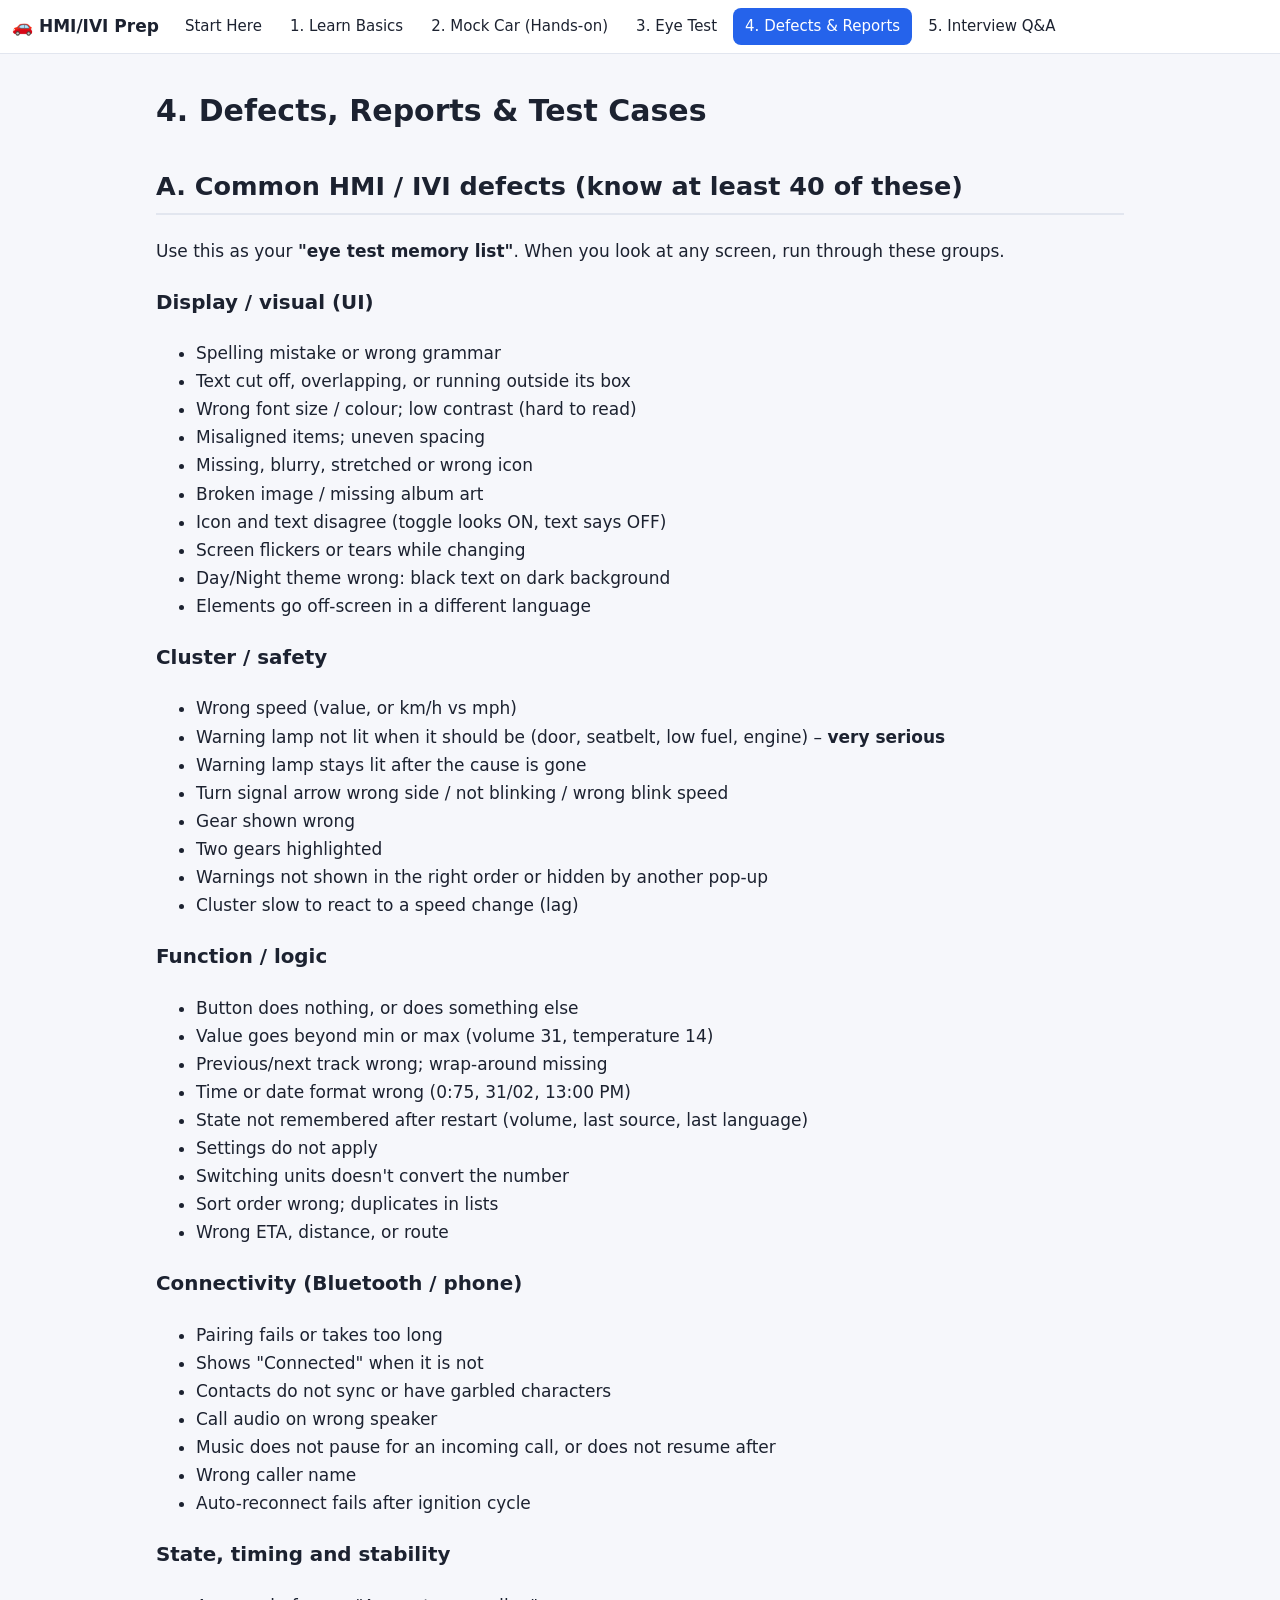
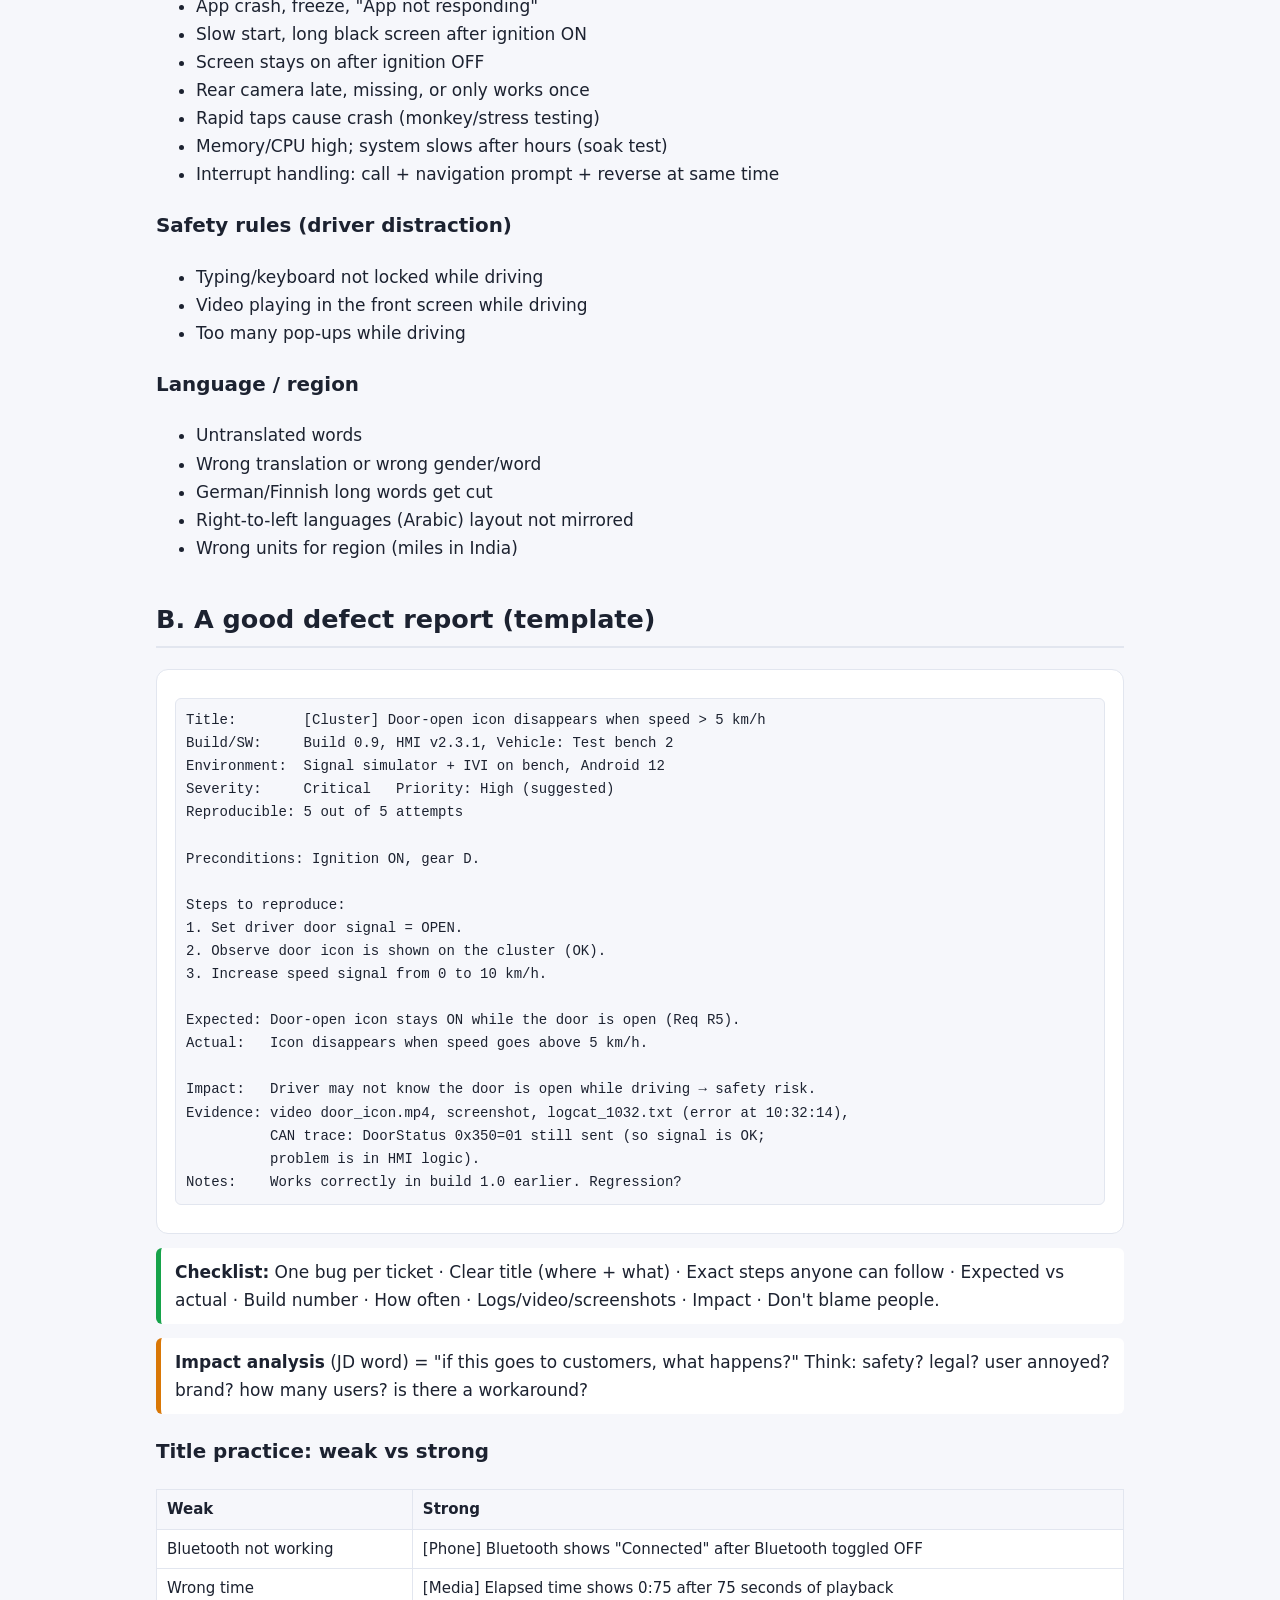
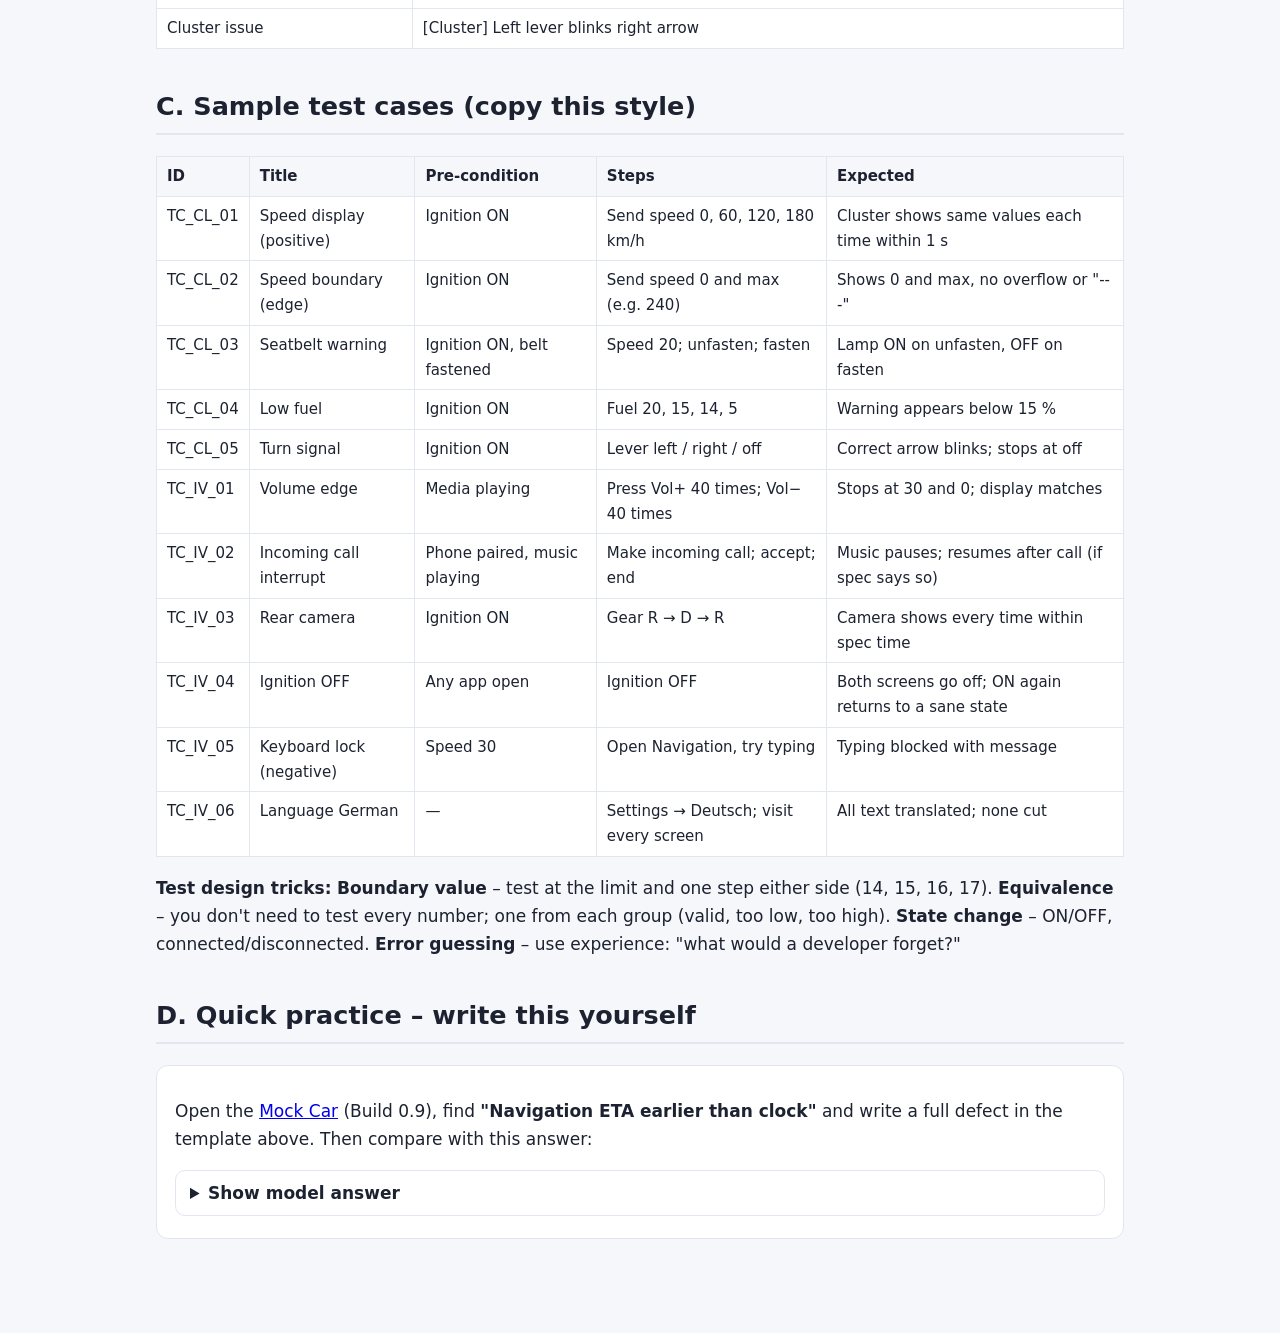
==== defects.html @ 17c743da "HMI/IVI mock practice site Co-Authored-By: Claude Sonnet 5.5 <noreply@anthropic.com>" ====
<!doctype html><html lang="en"><head><meta charset="utf-8"><meta name="viewport" content="width=device-width,initial-scale=1"><title>Defects and Reports</title><link rel="stylesheet" href="style.css"></head><body><main>
<h1>4. Defects, Reports &amp; Test Cases</h1>

<h2>A. Common HMI / IVI defects (know at least 40 of these)</h2>
<p>Use this as your <b>"eye test memory list"</b>. When you look at any screen, run through these groups.</p>

<h3>Display / visual (UI)</h3>
<ul><li>Spelling mistake or wrong grammar</li><li>Text cut off, overlapping, or running outside its box</li><li>Wrong font size / colour; low contrast (hard to read)</li><li>Misaligned items; uneven spacing</li><li>Missing, blurry, stretched or wrong icon</li><li>Broken image / missing album art</li><li>Icon and text disagree (toggle looks ON, text says OFF)</li><li>Screen flickers or tears while changing</li><li>Day/Night theme wrong: black text on dark background</li><li>Elements go off-screen in a different language</li></ul>

<h3>Cluster / safety</h3>
<ul><li>Wrong speed (value, or km/h vs mph)</li><li>Warning lamp not lit when it should be (door, seatbelt, low fuel, engine) – <b>very serious</b></li><li>Warning lamp stays lit after the cause is gone</li><li>Turn signal arrow wrong side / not blinking / wrong blink speed</li><li>Gear shown wrong</li><li>Two gears highlighted</li><li>Warnings not shown in the right order or hidden by another pop-up</li><li>Cluster slow to react to a speed change (lag)</li></ul>

<h3>Function / logic</h3>
<ul><li>Button does nothing, or does something else</li><li>Value goes beyond min or max (volume 31, temperature 14)</li><li>Previous/next track wrong; wrap-around missing</li><li>Time or date format wrong (0:75, 31/02, 13:00 PM)</li><li>State not remembered after restart (volume, last source, last language)</li><li>Settings do not apply</li><li>Switching units doesn't convert the number</li><li>Sort order wrong; duplicates in lists</li><li>Wrong ETA, distance, or route</li></ul>

<h3>Connectivity (Bluetooth / phone)</h3>
<ul><li>Pairing fails or takes too long</li><li>Shows "Connected" when it is not</li><li>Contacts do not sync or have garbled characters</li><li>Call audio on wrong speaker</li><li>Music does not pause for an incoming call, or does not resume after</li><li>Wrong caller name</li><li>Auto-reconnect fails after ignition cycle</li></ul>

<h3>State, timing and stability</h3>
<ul><li>App crash, freeze, "App not responding"</li><li>Slow start, long black screen after ignition ON</li><li>Screen stays on after ignition OFF</li><li>Rear camera late, missing, or only works once</li><li>Rapid taps cause crash (monkey/stress testing)</li><li>Memory/CPU high; system slows after hours (soak test)</li><li>Interrupt handling: call + navigation prompt + reverse at same time</li></ul>

<h3>Safety rules (driver distraction)</h3>
<ul><li>Typing/keyboard not locked while driving</li><li>Video playing in the front screen while driving</li><li>Too many pop-ups while driving</li></ul>

<h3>Language / region</h3>
<ul><li>Untranslated words</li><li>Wrong translation or wrong gender/word</li><li>German/Finnish long words get cut</li><li>Right-to-left languages (Arabic) layout not mirrored</li><li>Wrong units for region (miles in India)</li></ul>

<h2>B. A good defect report (template)</h2>
<div class="card"><pre>Title:        [Cluster] Door-open icon disappears when speed &gt; 5 km/h
Build/SW:     Build 0.9, HMI v2.3.1, Vehicle: Test bench 2
Environment:  Signal simulator + IVI on bench, Android 12
Severity:     Critical   Priority: High (suggested)
Reproducible: 5 out of 5 attempts

Preconditions: Ignition ON, gear D.

Steps to reproduce:
1. Set driver door signal = OPEN.
2. Observe door icon is shown on the cluster (OK).
3. Increase speed signal from 0 to 10 km/h.

Expected: Door-open icon stays ON while the door is open (Req R5).
Actual:   Icon disappears when speed goes above 5 km/h.

Impact:   Driver may not know the door is open while driving → safety risk.
Evidence: video door_icon.mp4, screenshot, logcat_1032.txt (error at 10:32:14),
          CAN trace: DoorStatus 0x350=01 still sent (so signal is OK;
          problem is in HMI logic).
Notes:    Works correctly in build 1.0 earlier. Regression?</pre></div>
<div class="tip good"><b>Checklist:</b> One bug per ticket · Clear title (where + what) · Exact steps anyone can follow · Expected vs actual · Build number · How often · Logs/video/screenshots · Impact · Don't blame people.</div>
<div class="tip warn"><b>Impact analysis</b> (JD word) = "if this goes to customers, what happens?" Think: safety? legal? user annoyed? brand? how many users? is there a workaround?</div>

<h3>Title practice: weak vs strong</h3>
<table><tr><th>Weak</th><th>Strong</th></tr>
<tr><td>Bluetooth not working</td><td>[Phone] Bluetooth shows "Connected" after Bluetooth toggled OFF</td></tr>
<tr><td>Wrong time</td><td>[Media] Elapsed time shows 0:75 after 75 seconds of playback</td></tr>
<tr><td>Cluster issue</td><td>[Cluster] Left lever blinks right arrow</td></tr></table>

<h2>C. Sample test cases (copy this style)</h2>
<table>
<tr><th>ID</th><th>Title</th><th>Pre-condition</th><th>Steps</th><th>Expected</th></tr>
<tr><td>TC_CL_01</td><td>Speed display (positive)</td><td>Ignition ON</td><td>Send speed 0, 60, 120, 180 km/h</td><td>Cluster shows same values each time within 1 s</td></tr>
<tr><td>TC_CL_02</td><td>Speed boundary (edge)</td><td>Ignition ON</td><td>Send speed 0 and max (e.g. 240)</td><td>Shows 0 and max, no overflow or "---"</td></tr>
<tr><td>TC_CL_03</td><td>Seatbelt warning</td><td>Ignition ON, belt fastened</td><td>Speed 20; unfasten; fasten</td><td>Lamp ON on unfasten, OFF on fasten</td></tr>
<tr><td>TC_CL_04</td><td>Low fuel</td><td>Ignition ON</td><td>Fuel 20, 15, 14, 5</td><td>Warning appears below 15 %</td></tr>
<tr><td>TC_CL_05</td><td>Turn signal</td><td>Ignition ON</td><td>Lever left / right / off</td><td>Correct arrow blinks; stops at off</td></tr>
<tr><td>TC_IV_01</td><td>Volume edge</td><td>Media playing</td><td>Press Vol+ 40 times; Vol− 40 times</td><td>Stops at 30 and 0; display matches</td></tr>
<tr><td>TC_IV_02</td><td>Incoming call interrupt</td><td>Phone paired, music playing</td><td>Make incoming call; accept; end</td><td>Music pauses; resumes after call (if spec says so)</td></tr>
<tr><td>TC_IV_03</td><td>Rear camera</td><td>Ignition ON</td><td>Gear R → D → R</td><td>Camera shows every time within spec time</td></tr>
<tr><td>TC_IV_04</td><td>Ignition OFF</td><td>Any app open</td><td>Ignition OFF</td><td>Both screens go off; ON again returns to a sane state</td></tr>
<tr><td>TC_IV_05</td><td>Keyboard lock (negative)</td><td>Speed 30</td><td>Open Navigation, try typing</td><td>Typing blocked with message</td></tr>
<tr><td>TC_IV_06</td><td>Language German</td><td>—</td><td>Settings → Deutsch; visit every screen</td><td>All text translated; none cut</td></tr>
</table>
<p><b>Test design tricks:</b> <b>Boundary value</b> – test at the limit and one step either side (14, 15, 16, 17). <b>Equivalence</b> – you don't need to test every number; one from each group (valid, too low, too high). <b>State change</b> – ON/OFF, connected/disconnected. <b>Error guessing</b> – use experience: "what would a developer forget?"</p>

<h2>D. Quick practice – write this yourself</h2>
<div class="card"><p>Open the <a href="simulator.html">Mock Car</a> (Build 0.9), find <b>"Navigation ETA earlier than clock"</b> and write a full defect in the template above. Then compare with this answer:</p>
<details><summary>Show model answer</summary><pre>Title: [Navigation] ETA is earlier than current time for a 25-min route
Build: 0.9   Severity: Major   Priority: Medium   Reproducible: 5/5
Steps: 1. Ignition ON. 2. Open Navigation. 3. Type "Airport". 4. Press Start.
Expected: ETA = current time + 25 min (clock 3:30 PM → ETA 3:55 PM).
Actual: ETA shows 15:05 PM (clock minus 25 min) – also in 24h format with PM.
Impact: Driver gets wrong arrival time; loses trust in navigation.
Evidence: screenshot + video; log line "start nav" at the time.</pre></details></div>
</main><script src="nav.js"></script></body></html>
---- style.css ----
:root{--bg:#f6f7fb;--card:#fff;--ink:#1c2230;--muted:#5b6478;--brand:#2563eb;--ok:#16a34a;--bad:#dc2626;--warn:#d97706;--line:#e2e6ef}
@media(prefers-color-scheme:dark){:root{--bg:#0f1420;--card:#171e2e;--ink:#e8ecf5;--muted:#9aa5bd;--line:#26304a;--brand:#60a5fa}}
*{box-sizing:border-box}body{margin:0;font:17px/1.65 system-ui,Segoe UI,Roboto,sans-serif;background:var(--bg);color:var(--ink)}
nav{position:sticky;top:0;z-index:50;background:var(--card);border-bottom:1px solid var(--line);display:flex;gap:4px;flex-wrap:wrap;padding:8px 12px;align-items:center}
nav b{margin-right:10px}nav a{padding:6px 12px;border-radius:8px;color:var(--ink);text-decoration:none;font-size:15px}
nav a:hover,nav a.on{background:var(--brand);color:#fff}
main{max-width:1000px;margin:0 auto;padding:18px 16px 80px}
h1{font-size:30px;line-height:1.25}h2{margin-top:36px;border-bottom:2px solid var(--line);padding-bottom:6px}h3{margin-top:22px}
.card{background:var(--card);border:1px solid var(--line);border-radius:12px;padding:14px 18px;margin:14px 0}
.grid{display:grid;grid-template-columns:repeat(auto-fit,minmax(260px,1fr));gap:14px}
.tip{border-left:5px solid var(--brand);background:var(--card);padding:10px 14px;border-radius:6px;margin:14px 0}
.warn{border-left-color:var(--warn)}.good{border-left-color:var(--ok)}.bad{border-left-color:var(--bad)}
table{border-collapse:collapse;width:100%;font-size:15px;background:var(--card)}th,td{border:1px solid var(--line);padding:7px 10px;text-align:left;vertical-align:top}th{background:var(--bg)}
code,pre{background:var(--bg);border:1px solid var(--line);border-radius:6px;font-family:Consolas,monospace;font-size:14px}code{padding:1px 5px}pre{padding:10px;overflow:auto}
details{background:var(--card);border:1px solid var(--line);border-radius:10px;margin:8px 0;padding:8px 14px}summary{cursor:pointer;font-weight:600}
.btn{background:var(--brand);color:#fff;border:0;border-radius:8px;padding:8px 14px;font-size:15px;cursor:pointer;text-decoration:none;display:inline-block}
.btn.alt{background:var(--card);color:var(--ink);border:1px solid var(--line)}
.tag{display:inline-block;font-size:12px;padding:1px 8px;border-radius:99px;background:var(--brand);color:#fff;margin-right:4px}
.tag.s1{background:var(--bad)}.tag.s2{background:var(--warn)}.tag.s3{background:#64748b}
input[type=search]{width:100%;padding:10px;border-radius:8px;border:1px solid var(--line);background:var(--card);color:var(--ink);font-size:16px}
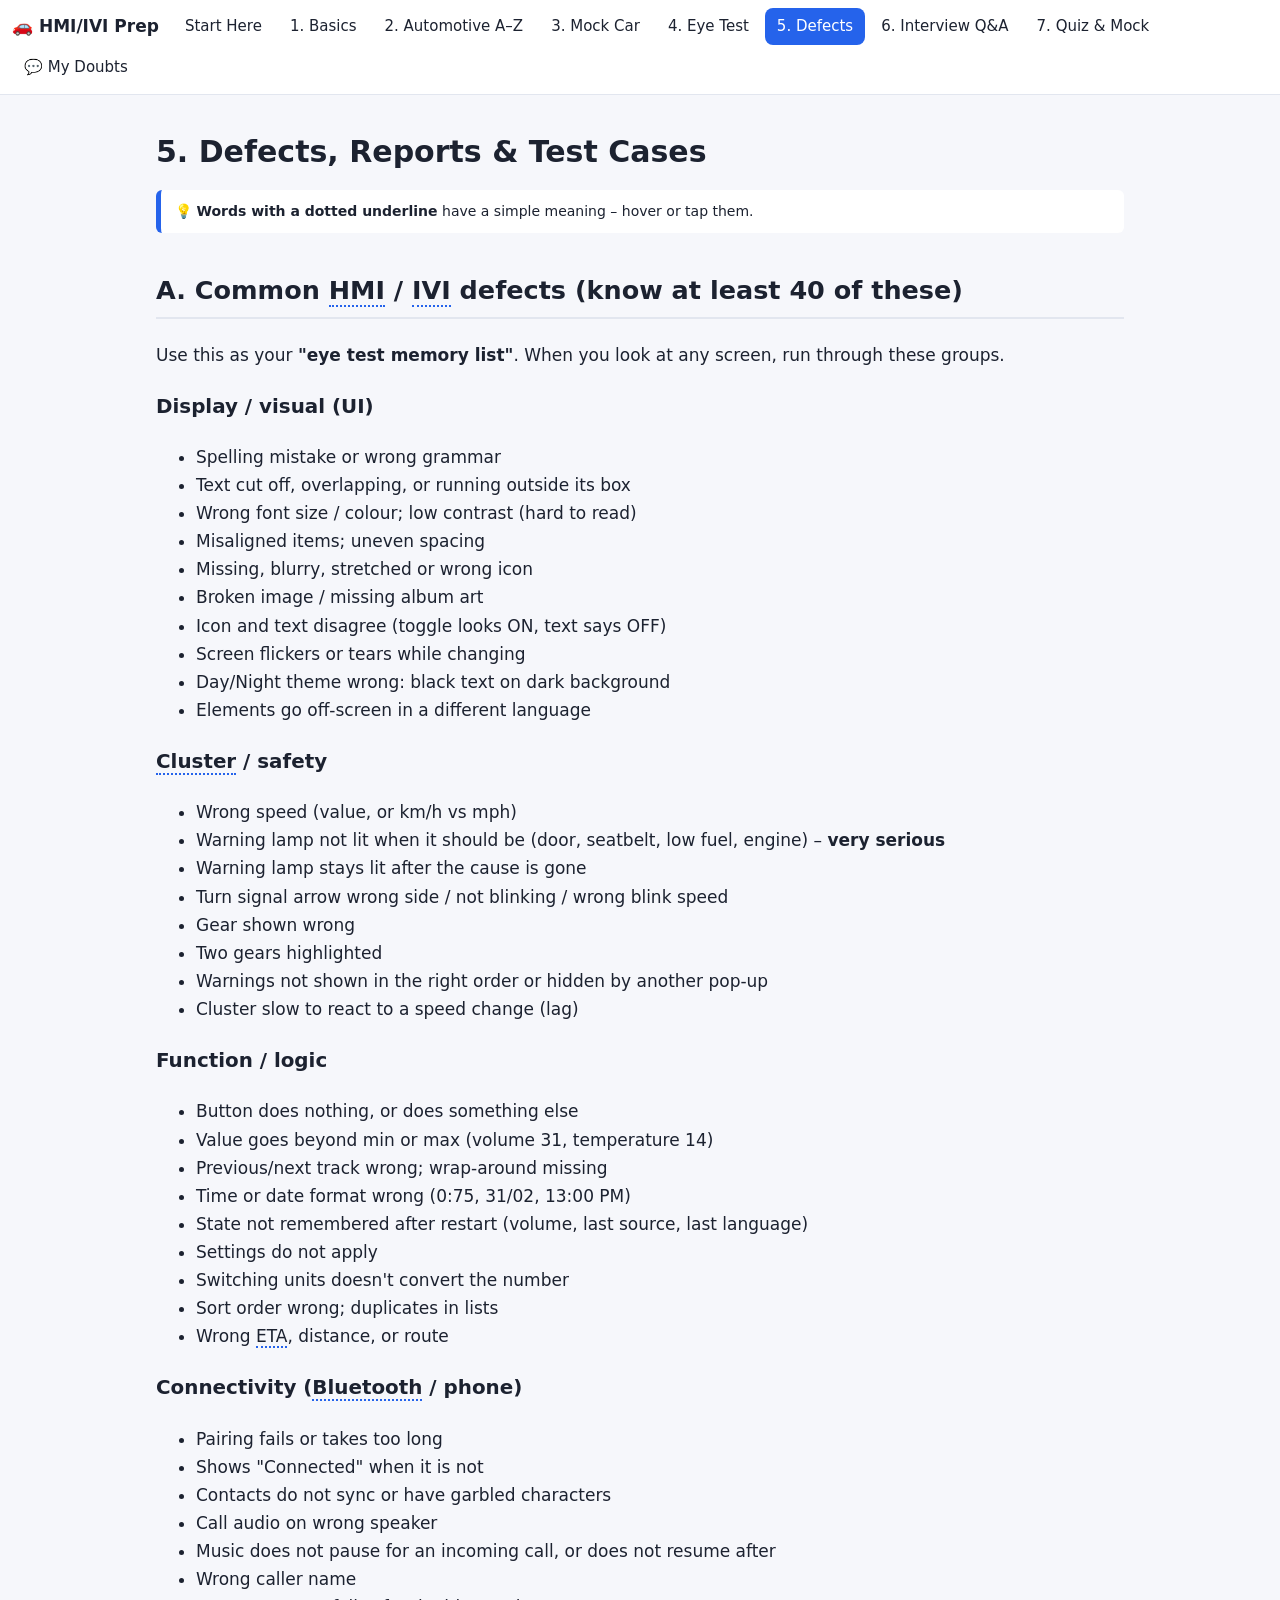
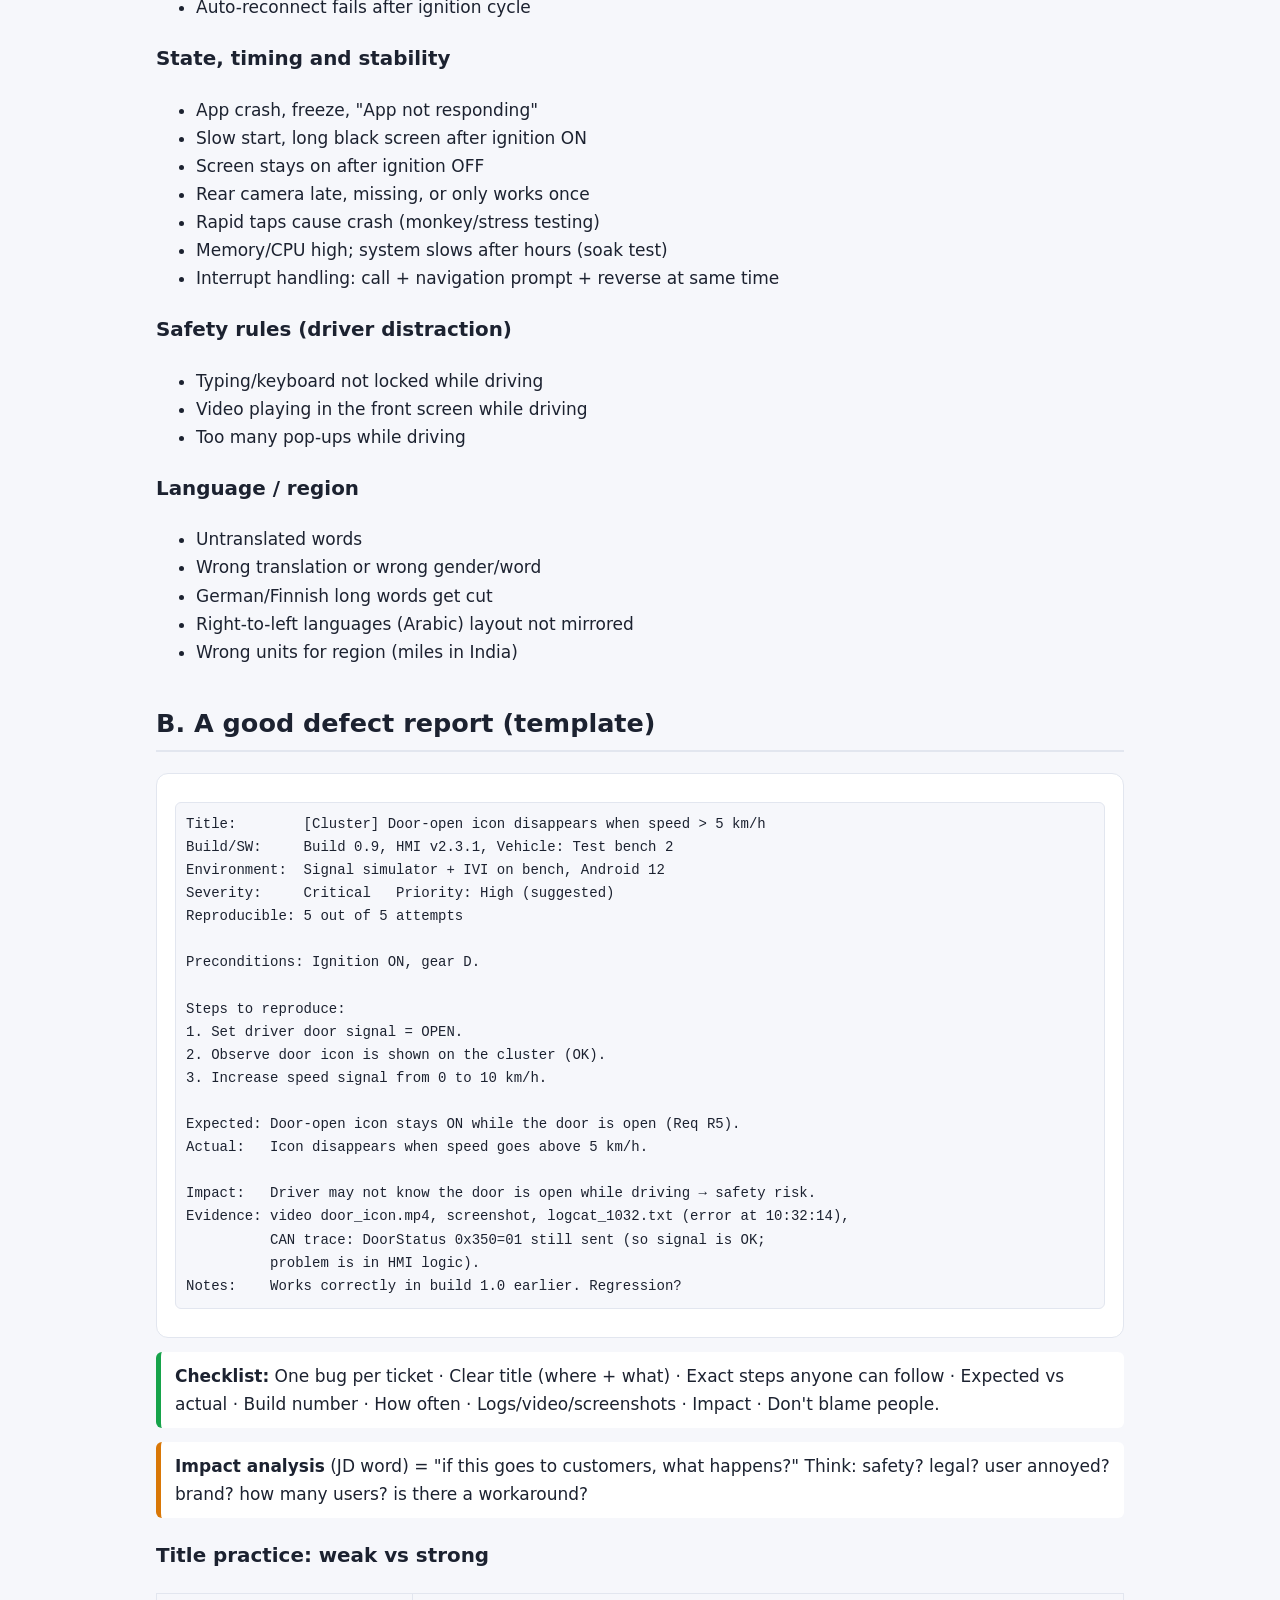
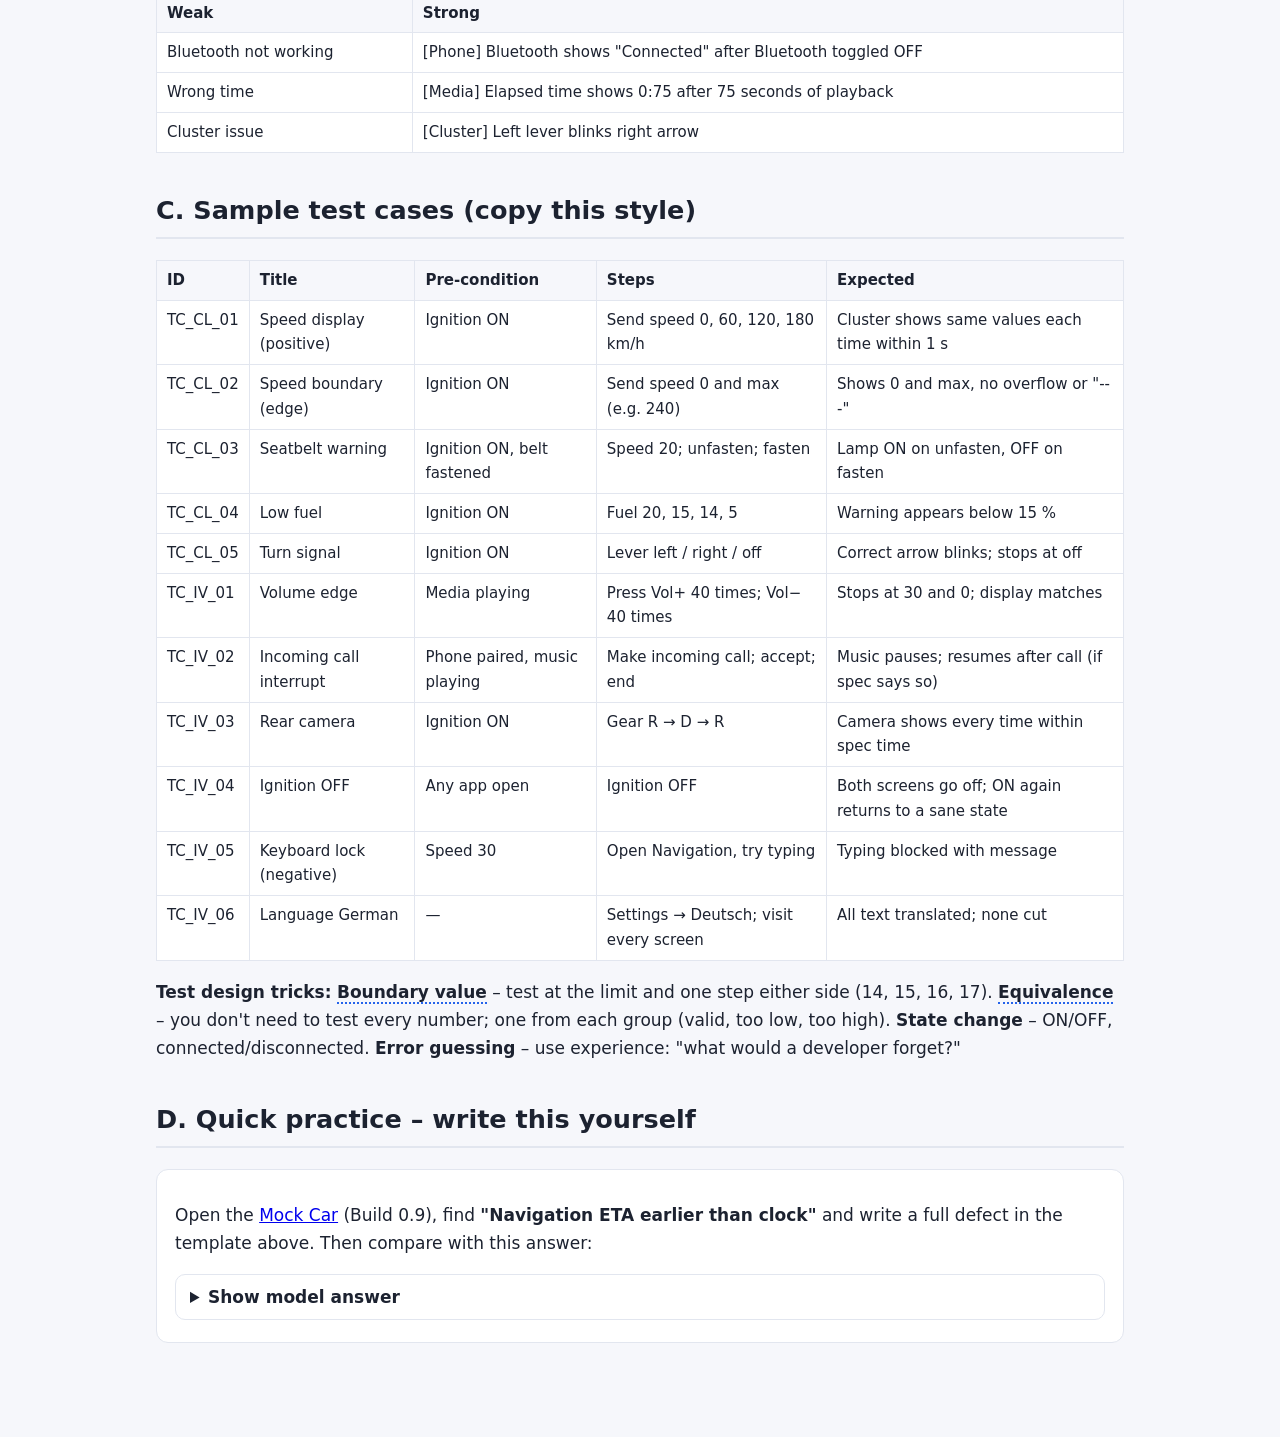
==== commit a846b9a1: "Add Automotive A-Z, quiz/flashcards/mock interview, 78 more Q&A, jargon tooltips, doubts page Co-Aut" ====
--- a/defects.html
+++ b/defects.html
@@ -1,5 +1,5 @@
 <!doctype html><html lang="en"><head><meta charset="utf-8"><meta name="viewport" content="width=device-width,initial-scale=1"><title>Defects and Reports</title><link rel="stylesheet" href="style.css"></head><body><main>
-<h1>4. Defects, Reports &amp; Test Cases</h1>
+<h1>5. Defects, Reports &amp; Test Cases</h1>
 
 <h2>A. Common HMI / IVI defects (know at least 40 of these)</h2>
 <p>Use this as your <b>"eye test memory list"</b>. When you look at any screen, run through these groups.</p>
--- a/style.css
+++ b/style.css
@@ -18,3 +18,4 @@
 .tag{display:inline-block;font-size:12px;padding:1px 8px;border-radius:99px;background:var(--brand);color:#fff;margin-right:4px}
 .tag.s1{background:var(--bad)}.tag.s2{background:var(--warn)}.tag.s3{background:#64748b}
 input[type=search]{width:100%;padding:10px;border-radius:8px;border:1px solid var(--line);background:var(--card);color:var(--ink);font-size:16px}
+h2[id],h2{scroll-margin-top:80px}
